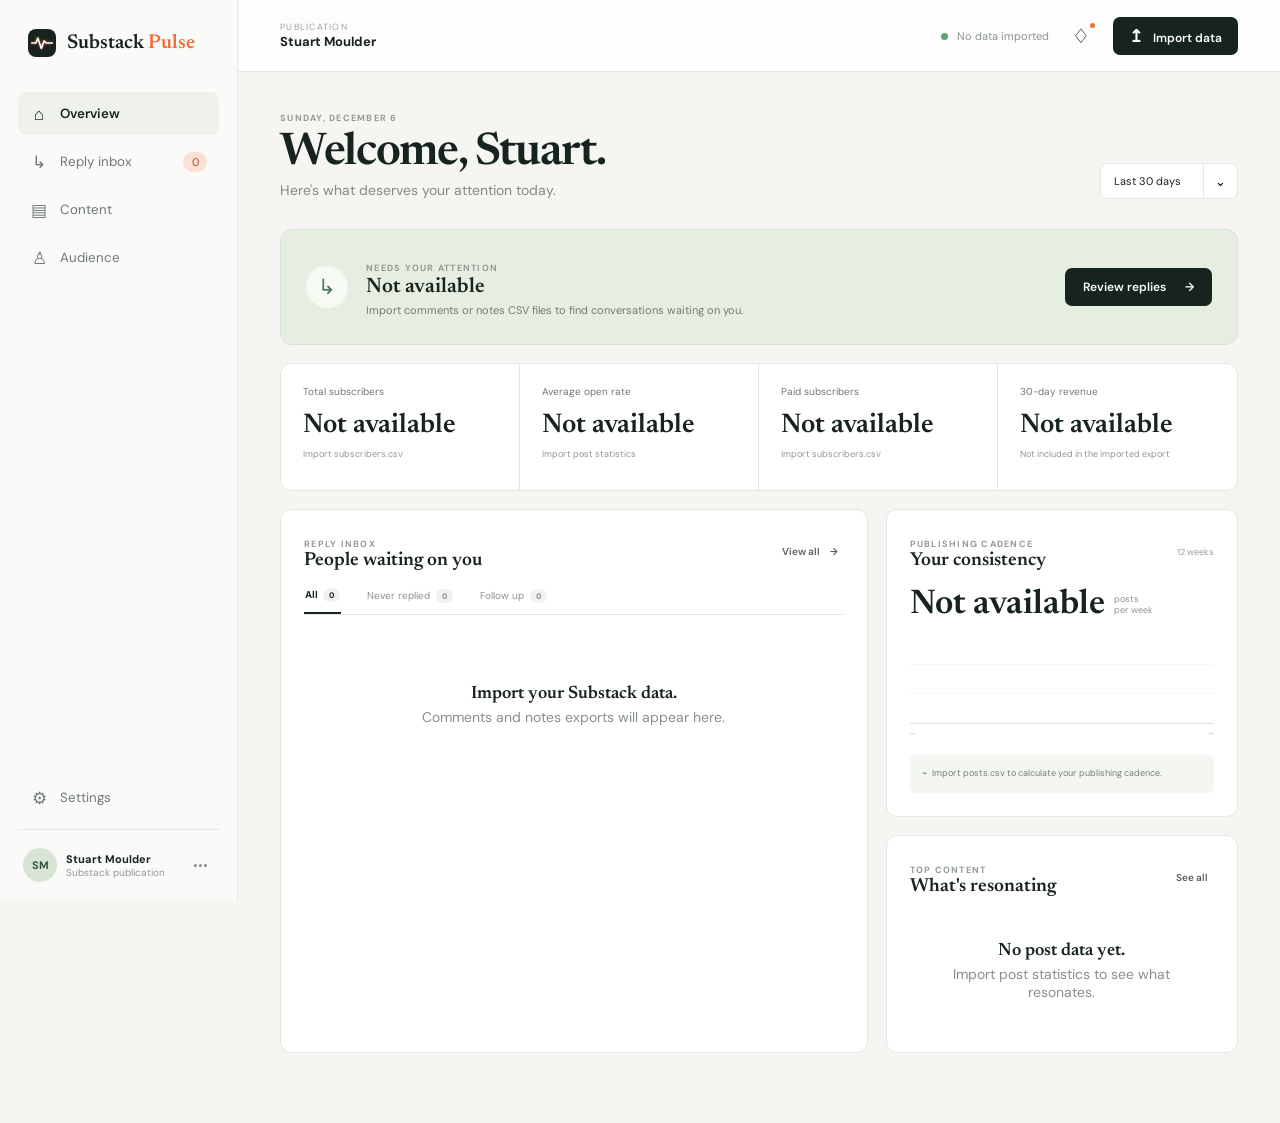
==== index.html @ 43b763cd "Load dashboard metrics from Substack CSV exports" ====
<!doctype html>
<html lang="en">
  <head>
    <meta charset="UTF-8" />
    <meta name="viewport" content="width=device-width, initial-scale=1.0" />
    <meta name="theme-color" content="#f7f8f4" />
    <meta name="description" content="Substack Pulse turns publication activity into a clear, human-first inbox." />
    <title>Substack Pulse</title>
    <link rel="preconnect" href="https://fonts.googleapis.com" />
    <link rel="preconnect" href="https://fonts.gstatic.com" crossorigin />
    <link href="https://fonts.googleapis.com/css2?family=DM+Sans:wght@400;500;600;700&family=Newsreader:opsz,wght@6..72,500;6..72,600&display=swap" rel="stylesheet" />
    <link rel="stylesheet" href="styles.css" />
  </head>
  <body>
    <aside class="sidebar" id="sidebar">
      <a class="brand" href="#" aria-label="Substack Pulse home">
        <span class="brand-mark" aria-hidden="true"><svg viewBox="0 0 32 20"><path d="M1 10h6l3-7 5 15 4-11 3 3h9" /></svg></span>
        <span>Substack <b>Pulse</b></span>
      </a>
      <nav aria-label="Primary navigation">
        <button class="nav-item active" data-section="overview"><span class="nav-icon">⌂</span>Overview</button>
        <button class="nav-item" data-section="inbox"><span class="nav-icon">↳</span>Reply inbox<span class="nav-count" id="navCount">0</span></button>
        <button class="nav-item" data-section="content"><span class="nav-icon">▤</span>Content</button>
        <button class="nav-item" data-section="audience"><span class="nav-icon">♙</span>Audience</button>
      </nav>
      <div class="sidebar-bottom">
        <button class="nav-item" id="settingsButton"><span class="nav-icon">⚙</span>Settings</button>
        <div class="profile">
          <div class="avatar">SM</div>
          <div><strong id="profileName">Stuart Moulder</strong><span id="profilePublication">Substack publication</span></div>
          <button aria-label="Profile options">•••</button>
        </div>
      </div>
    </aside>

    <main>
      <header class="topbar">
        <button class="mobile-menu" id="menuButton" aria-label="Open navigation">☰</button>
        <div class="topbar-title"><span>Publication</span><strong id="publicationName">Stuart Moulder</strong></div>
        <div class="top-actions">
          <span class="sync-status" id="syncStatus"><i></i> No data imported</span>
          <button class="icon-btn" aria-label="Notifications">♢<span></span></button>
          <button class="import-btn" id="importButton"><span>↥</span> Import data</button>
        </div>
      </header>

      <div class="page">
        <section class="welcome">
          <div>
            <p class="eyebrow" id="todayLabel"></p>
            <h1>Welcome, Stuart.</h1>
            <p>Here's what deserves your attention today.</p>
          </div>
          <div class="date-filter"><span>Last 30 days</span><button aria-label="Change date range">⌄</button></div>
        </section>

        <section class="attention-card">
          <div class="attention-icon">↳</div>
          <div class="attention-copy">
            <span class="section-label">Needs your attention</span>
            <h2 id="attentionTitle"><strong id="waitingTotal">Not available</strong></h2>
            <p id="attentionDetail">Import comments or notes CSV files to find conversations waiting on you.</p>
          </div>
          <div class="avatar-stack" id="waitingAvatars" aria-label="Readers waiting"></div>
          <button class="dark-btn" id="reviewButton">Review replies <span>→</span></button>
        </section>

        <section class="metrics" aria-label="Publication metrics">
          <article class="metric-card">
            <div class="metric-head"><span>Total subscribers</span><span class="trend" id="subscriberTrend"></span></div>
            <strong id="subscriberTotal">Not available</strong><p id="subscriberDetail">Import subscribers.csv</p>
          </article>
          <article class="metric-card">
            <div class="metric-head"><span>Average open rate</span><span class="trend" id="openRateTrend"></span></div>
            <strong id="openRate">Not available</strong><p id="openRateDetail">Import post statistics</p>
          </article>
          <article class="metric-card">
            <div class="metric-head"><span>Paid subscribers</span><span class="trend" id="paidTrend"></span></div>
            <strong id="paidTotal">Not available</strong><p id="paidDetail">Import subscribers.csv</p>
          </article>
          <article class="metric-card">
            <div class="metric-head"><span>30-day revenue</span><span class="trend" id="revenueTrend"></span></div>
            <strong id="revenueTotal">Not available</strong><p id="revenueDetail">Not included in the imported export</p>
          </article>
        </section>

        <section class="dashboard-grid">
          <article class="panel reply-panel" id="replyPanel">
            <div class="panel-heading">
              <div><span class="section-label">Reply inbox</span><h3>People waiting on you</h3></div>
              <button class="text-btn" id="viewAllButton">View all <span>→</span></button>
            </div>
            <div class="tabs" role="tablist">
              <button class="active" data-filter="all">All <b id="allCount">0</b></button>
              <button data-filter="never">Never replied <b id="neverCount">0</b></button>
              <button data-filter="follow">Follow up <b id="followCount">0</b></button>
            </div>
            <div class="reply-list" id="replyList"></div>
          </article>

          <aside class="right-column">
            <article class="panel cadence-panel">
              <div class="panel-heading"><div><span class="section-label">Publishing cadence</span><h3>Your consistency</h3></div><span class="period">12 weeks</span></div>
              <div class="cadence-main"><strong id="cadenceValue">Not available</strong><span>posts<br/>per week</span><em id="cadenceTrend"></em></div>
              <div class="cadence-chart" id="cadenceChart" aria-label="Weekly publishing cadence chart"></div>
              <div class="chart-labels" id="chartLabels"><span>—</span><span>—</span></div>
              <p class="insight" id="cadenceInsight"><span>⌁</span>Import posts.csv to calculate your publishing cadence.</p>
            </article>

            <article class="panel top-content">
              <div class="panel-heading"><div><span class="section-label">Top content</span><h3>What's resonating</h3></div><button class="text-btn">See all</button></div>
              <div id="topContentList" class="empty compact"><strong>No post data yet.</strong>Import post statistics to see what resonates.</div>
            </article>
          </aside>
        </section>
      </div>
    </main>

    <div class="modal-backdrop" id="importModal" hidden>
      <section class="modal" role="dialog" aria-modal="true" aria-labelledby="modalTitle">
        <button class="modal-close" id="modalClose" aria-label="Close">×</button>
        <span class="modal-icon">↥</span><span class="section-label">Update your dashboard</span>
        <h2 id="modalTitle">Import Substack data</h2>
        <p>Choose all CSV files from your Substack export. Pulse recognizes subscriber, post, comment, note, and statistics files.</p>
        <label class="dropzone" id="dropzone" for="fileInput"><span>＋</span><strong>Choose CSV files</strong><small>or drag and drop them here</small></label>
        <input type="file" id="fileInput" accept=".csv" multiple hidden />
        <div class="import-status" id="importStatus" aria-live="polite"></div>
        <div class="privacy-note">♢ Your files are parsed locally and never leave your device.</div>
      </section>
    </div>

    <div class="toast" id="toast" role="status">Marked as replied</div>
    <script src="pulse.js"></script>
  </body>
</html>
---- styles.css ----
:root{--ink:#17231e;--muted:#78817c;--line:#e4e7e2;--paper:#fff;--canvas:#f5f6f2;--sage:#dce8d8;--green:#2b6a4c;--orange:#f26b38;--cream:#fff4e8;--purple:#7256a4}*{box-sizing:border-box}body{margin:0;background:var(--canvas);color:var(--ink);font-family:"DM Sans",sans-serif;font-size:14px}.sidebar{position:fixed;inset:0 auto 0 0;width:238px;padding:29px 18px 18px;background:#fafbf8;border-right:1px solid var(--line);display:flex;flex-direction:column;z-index:10}.brand{display:flex;align-items:center;gap:11px;padding:0 10px 35px;color:var(--ink);text-decoration:none;font:600 20px Newsreader,serif}.brand b{color:var(--orange);font-weight:600}.brand-mark{width:28px;height:28px;border-radius:8px;background:var(--ink);display:flex;align-items:flex-end;justify-content:center;gap:2px;padding:6px}.brand-mark i{width:3px;border-radius:3px;background:#fff}.brand-mark i:nth-child(1){height:7px}.brand-mark i:nth-child(2){height:14px;background:#ef7a4b}.brand-mark i:nth-child(3){height:10px}.brand-mark i:nth-child(4){height:16px}nav{display:flex;flex-direction:column;gap:5px}.nav-item{border:0;background:transparent;color:#6f7873;width:100%;height:43px;border-radius:8px;padding:0 12px;display:flex;align-items:center;gap:12px;font:500 13px inherit;text-align:left;cursor:pointer}.nav-item:hover,.nav-item.active{background:#eef1ec;color:var(--ink);font-weight:600}.nav-icon{width:18px;text-align:center;font-size:17px}.nav-count{margin-left:auto;background:#fae1d6;color:#ad4b26;border-radius:20px;min-width:24px;padding:3px 7px;text-align:center;font-size:11px}.sidebar-bottom{margin-top:auto}.profile{border-top:1px solid var(--line);margin-top:10px;padding:18px 5px 0;display:flex;align-items:center;gap:9px}.avatar{width:34px;height:34px;border-radius:50%;display:grid;place-items:center;background:#d8e4d3;color:#365745;font-weight:700;font-size:11px}.profile div:nth-child(2){min-width:0;display:flex;flex-direction:column}.profile strong{font-size:11px;white-space:nowrap}.profile span{font-size:10px;color:#929994}.profile button{margin-left:auto;border:0;background:none;color:#8e9691}main{margin-left:238px;min-height:100vh}.topbar{height:72px;border-bottom:1px solid var(--line);background:rgba(255,255,255,.8);backdrop-filter:blur(10px);display:flex;align-items:center;justify-content:space-between;padding:0 42px;position:sticky;top:0;z-index:5}.topbar-title{display:flex;flex-direction:column}.topbar-title span{font-size:9px;text-transform:uppercase;letter-spacing:.14em;color:#9aa19d}.topbar-title strong{font-size:13px}.top-actions{display:flex;align-items:center;gap:17px}.sync-status{color:#8b938e;font-size:11px}.sync-status i{display:inline-block;width:7px;height:7px;border-radius:50%;background:#5da375;margin-right:6px}.icon-btn{position:relative;border:0;background:none;font-size:20px}.icon-btn span{position:absolute;right:1px;top:1px;width:5px;height:5px;border-radius:50%;background:var(--orange)}button{font-family:inherit}.import-btn,.dark-btn{border:0;border-radius:7px;background:var(--ink);color:white;height:38px;padding:0 16px;font-size:12px;font-weight:600;cursor:pointer}.import-btn span{font-size:17px;margin-right:7px}.mobile-menu{display:none;border:0;background:none;font-size:20px}.page{padding:40px 42px 70px;max-width:1500px;margin:auto}.welcome{display:flex;justify-content:space-between;align-items:flex-end;margin-bottom:30px}.eyebrow,.section-label{color:#929a95;text-transform:uppercase;letter-spacing:.14em;font-size:9px;font-weight:700;margin:0 0 7px}.welcome h1{font:600 clamp(32px,4vw,45px) Newsreader,serif;letter-spacing:-.03em;margin:0 0 5px}.welcome>div>p:last-child{color:#818a85;margin:0}.date-filter{height:36px;border:1px solid var(--line);border-radius:7px;background:white;display:flex;align-items:center;gap:22px;padding-left:13px;font-size:11px}.date-filter button{height:100%;border:0;border-left:1px solid var(--line);background:none;padding:0 11px}.attention-card{min-height:116px;background:#e6eee1;border:1px solid #d7e2d2;border-radius:12px;padding:23px 25px;display:flex;align-items:center;gap:18px;margin-bottom:18px}.attention-icon{width:42px;height:42px;display:grid;place-items:center;border-radius:50%;background:#f6faf3;color:#4c765b;font-size:21px}.attention-copy{flex:1}.attention-copy h2{font:500 21px Newsreader,serif;margin:2px 0 5px}.attention-copy h2 strong{font-weight:600}.attention-copy p{margin:0;color:#6e7b72;font-size:11px}.avatar-stack{display:flex}.avatar-stack span{width:31px;height:31px;border:2px solid #e6eee1;border-radius:50%;display:grid;place-items:center;background:#f3d9c6;color:#694b39;font-size:9px;font-weight:700;margin-left:-7px}.avatar-stack span:nth-child(2){background:#d9e0ee}.avatar-stack span:nth-child(3){background:#e7d8e5}.avatar-stack span:last-child{background:#fff}.dark-btn{margin-left:12px;padding:0 18px}.dark-btn span{margin-left:16px}.metrics{display:grid;grid-template-columns:repeat(4,1fr);background:#fff;border:1px solid var(--line);border-radius:11px;margin-bottom:18px}.metric-card{padding:21px 22px;min-height:126px;border-right:1px solid var(--line)}.metric-card:last-child{border:0}.metric-head{display:flex;justify-content:space-between;color:#6f7873;font-size:10px}.trend{font-size:9px}.trend.up{color:#43805e}.trend.neutral{color:#9a7e59}.metric-card>strong{display:block;font:600 27px Newsreader,serif;margin:14px 0 8px}.metric-card p{font-size:9px;color:#909792;margin:0;display:flex;align-items:center}.sparkline{width:29px;height:9px;margin-right:7px;background:linear-gradient(150deg,transparent 0 25%,currentColor 27% 32%,transparent 34% 45%,currentColor 47% 53%,transparent 55% 64%,currentColor 66% 72%,transparent 74%)}.green{color:#4f8a69}.orange{color:#df7b51}.purple{color:#8365aa}.blue{color:#5c8198}.dashboard-grid{display:grid;grid-template-columns:minmax(0,1.25fr) minmax(340px,.75fr);gap:18px}.panel{background:white;border:1px solid var(--line);border-radius:11px;padding:23px}.panel-heading{display:flex;align-items:center;justify-content:space-between;margin-bottom:18px}.panel-heading h3{font:600 19px Newsreader,serif;margin:0}.text-btn{border:0;background:none;color:#55615a;font-size:10px;font-weight:600;cursor:pointer}.text-btn span{margin-left:8px}.tabs{display:flex;border-bottom:1px solid var(--line);gap:25px}.tabs button{border:0;background:none;padding:0 1px 11px;color:#8a928d;font-size:10px;cursor:pointer}.tabs button b{background:#f0f2ef;padding:2px 6px;border-radius:10px;font-size:8px;margin-left:3px}.tabs button.active{color:var(--ink);font-weight:700;border-bottom:2px solid var(--ink)}.reply-list{min-height:360px}.reply-item{display:grid;grid-template-columns:36px 1fr auto;gap:12px;padding:17px 0;border-bottom:1px solid #edf0ec}.reply-item:last-child{border:0}.reply-avatar{width:35px;height:35px;border-radius:50%;display:grid;place-items:center;background:#e8ddd1;color:#6f5742;font-size:10px;font-weight:700}.reply-item:nth-child(2) .reply-avatar{background:#dbe5e1}.reply-item:nth-child(3) .reply-avatar{background:#e2ddeb}.reply-meta{display:flex;align-items:center;gap:7px}.reply-meta strong{font-size:11px}.badge{color:#9a5b3c;background:#fff0e8;border-radius:4px;padding:2px 5px;font-size:7px;text-transform:uppercase;letter-spacing:.06em}.badge.follow{background:#eef0f8;color:#615b86}.reply-body p{font-size:10px;color:#757e79;margin:5px 0;white-space:nowrap;text-overflow:ellipsis;overflow:hidden;max-width:470px}.reply-body small{font-size:8px;color:#a2a8a4}.reply-action{align-self:center;border:1px solid var(--line);border-radius:6px;background:#fff;padding:7px 9px;color:#5f6963;font-size:9px;cursor:pointer}.reply-action:hover{background:var(--ink);color:#fff}.empty{padding:70px 20px;text-align:center;color:#87908a}.empty strong{display:block;color:var(--ink);font:600 18px Newsreader;margin-bottom:5px}.right-column{display:flex;flex-direction:column;gap:18px}.period{font-size:9px;color:#969d99}.cadence-main{display:flex;align-items:end;gap:9px}.cadence-main>strong{font:600 34px Newsreader}.cadence-main>span{font-size:9px;color:#8d9590;line-height:1.3;margin-bottom:5px}.cadence-main em{margin:0 0 5px auto;font-style:normal;color:#4e8966;font-size:9px}.cadence-chart{height:88px;display:flex;align-items:end;gap:6px;margin-top:14px;border-bottom:1px solid var(--line);background:repeating-linear-gradient(to bottom,#fff 0 28px,#edf0ec 29px)}.cadence-chart i{flex:1;background:#d6e2d2;border-radius:3px 3px 0 0;min-height:3px}.cadence-chart i:nth-last-child(-n+3){background:#50745d}.chart-labels{display:flex;justify-content:space-between;color:#a2a8a4;font-size:7px;margin-top:5px}.insight{padding:12px;margin:17px 0 0;background:#f4f6f1;color:#728078;font-size:9px;line-height:1.5;border-radius:6px}.insight span{color:#63806a;margin-right:5px}.insight b{color:#405047}.content-row{display:grid;grid-template-columns:27px 1fr auto;gap:9px;align-items:center;padding:13px 0;border-top:1px solid #edf0ec}.rank{font:500 11px Newsreader;color:#a9aeaa}.content-row div strong{display:block;font:600 11px Newsreader;white-space:nowrap;overflow:hidden;text-overflow:ellipsis;max-width:240px}.content-row p{margin:3px 0 0;color:#a0a6a2;font-size:8px}.content-row>b{font:600 13px Newsreader;text-align:right}.content-row small{font:400 7px DM Sans;display:block;color:#9ca29e}.modal-backdrop{position:fixed;inset:0;background:rgba(20,31,26,.45);backdrop-filter:blur(4px);z-index:30;display:grid;place-items:center;padding:20px}.modal-backdrop[hidden]{display:none}.modal{width:min(470px,100%);background:#fff;border-radius:14px;padding:35px;position:relative;text-align:center;box-shadow:0 30px 90px rgba(20,30,25,.2)}.modal-close{position:absolute;right:16px;top:13px;border:0;background:none;font-size:24px;color:#89918c}.modal-icon{display:grid;place-items:center;margin:0 auto 15px;width:46px;height:46px;border-radius:50%;background:#e8eee4;font-size:22px}.modal h2{font:600 28px Newsreader;margin:7px 0}.modal>p{color:#7c8580;font-size:12px;line-height:1.6}.dropzone{margin:22px 0 15px;height:145px;border:1px dashed #bfc8c1;border-radius:9px;display:flex;flex-direction:column;align-items:center;justify-content:center;cursor:pointer}.dropzone:hover{background:#f7f9f5;border-color:#708376}.dropzone span{font-size:22px}.dropzone strong{font-size:12px;margin:7px 0 3px}.dropzone small,.privacy-note{font-size:9px;color:#929a95}.privacy-note{padding:10px;background:#f7f8f5;border-radius:5px}.toast{position:fixed;left:50%;bottom:25px;z-index:50;transform:translate(-50%,20px);opacity:0;background:var(--ink);color:#fff;padding:11px 18px;border-radius:7px;font-size:11px;transition:.25s}.toast.show{opacity:1;transform:translate(-50%,0)}@media(max-width:1050px){.metrics{grid-template-columns:repeat(2,1fr)}.metric-card:nth-child(2){border-right:0}.metric-card:nth-child(-n+2){border-bottom:1px solid var(--line)}.dashboard-grid{grid-template-columns:1fr}.right-column{display:grid;grid-template-columns:1fr 1fr}}@media(max-width:760px){.sidebar{transform:translateX(-100%);transition:.25s;box-shadow:10px 0 40px rgba(0,0,0,.12)}.sidebar.open{transform:none}main{margin:0}.topbar{padding:0 18px}.mobile-menu{display:block}.topbar-title,.sync-status,.icon-btn{display:none}.page{padding:28px 16px 55px}.welcome{align-items:start}.date-filter{display:none}.attention-card{align-items:flex-start;flex-wrap:wrap;padding:20px}.attention-copy{flex-basis:calc(100% - 65px)}.avatar-stack{margin-left:55px}.dark-btn{margin-left:auto}.metrics{grid-template-columns:1fr 1fr}.metric-card{padding:17px 15px}.dashboard-grid{display:block}.right-column{display:block}.right-column .panel{margin-top:16px}.reply-item{grid-template-columns:35px minmax(0,1fr)}.reply-action{display:none}.reply-body p{max-width:100%}.tabs{gap:14px}.panel{padding:18px}}@media(max-width:460px){.attention-card .avatar-stack{display:none}.attention-card .dark-btn{margin:5px 0 0 54px}.metrics{grid-template-columns:1fr}.metric-card{border-right:0!important;border-bottom:1px solid var(--line)!important}.metric-card:last-child{border-bottom:0!important}.welcome h1{font-size:34px}.top-actions{gap:5px}.import-btn{padding:0 11px}.tabs button{font-size:9px}}

/* Data-import states and the Pulse identity mark. */
.brand-mark svg{width:22px;height:16px;overflow:visible}.brand-mark svg path{fill:none;stroke:#fff;stroke-width:2.4;stroke-linecap:round;stroke-linejoin:round}.brand-mark svg path{filter:drop-shadow(0 0 2px rgba(242,107,56,.7))}.import-status{min-height:18px;margin:-7px 0 12px;color:#52705d;font-size:10px;font-weight:600}.dropzone.dragging{background:#eef4ea;border-color:#50745d}.metric-card>strong,.cadence-main>strong{overflow-wrap:anywhere}.metric-card>strong{line-height:1.05}.compact{min-height:105px;padding:28px 10px}.content-row a{color:inherit;text-decoration:none}
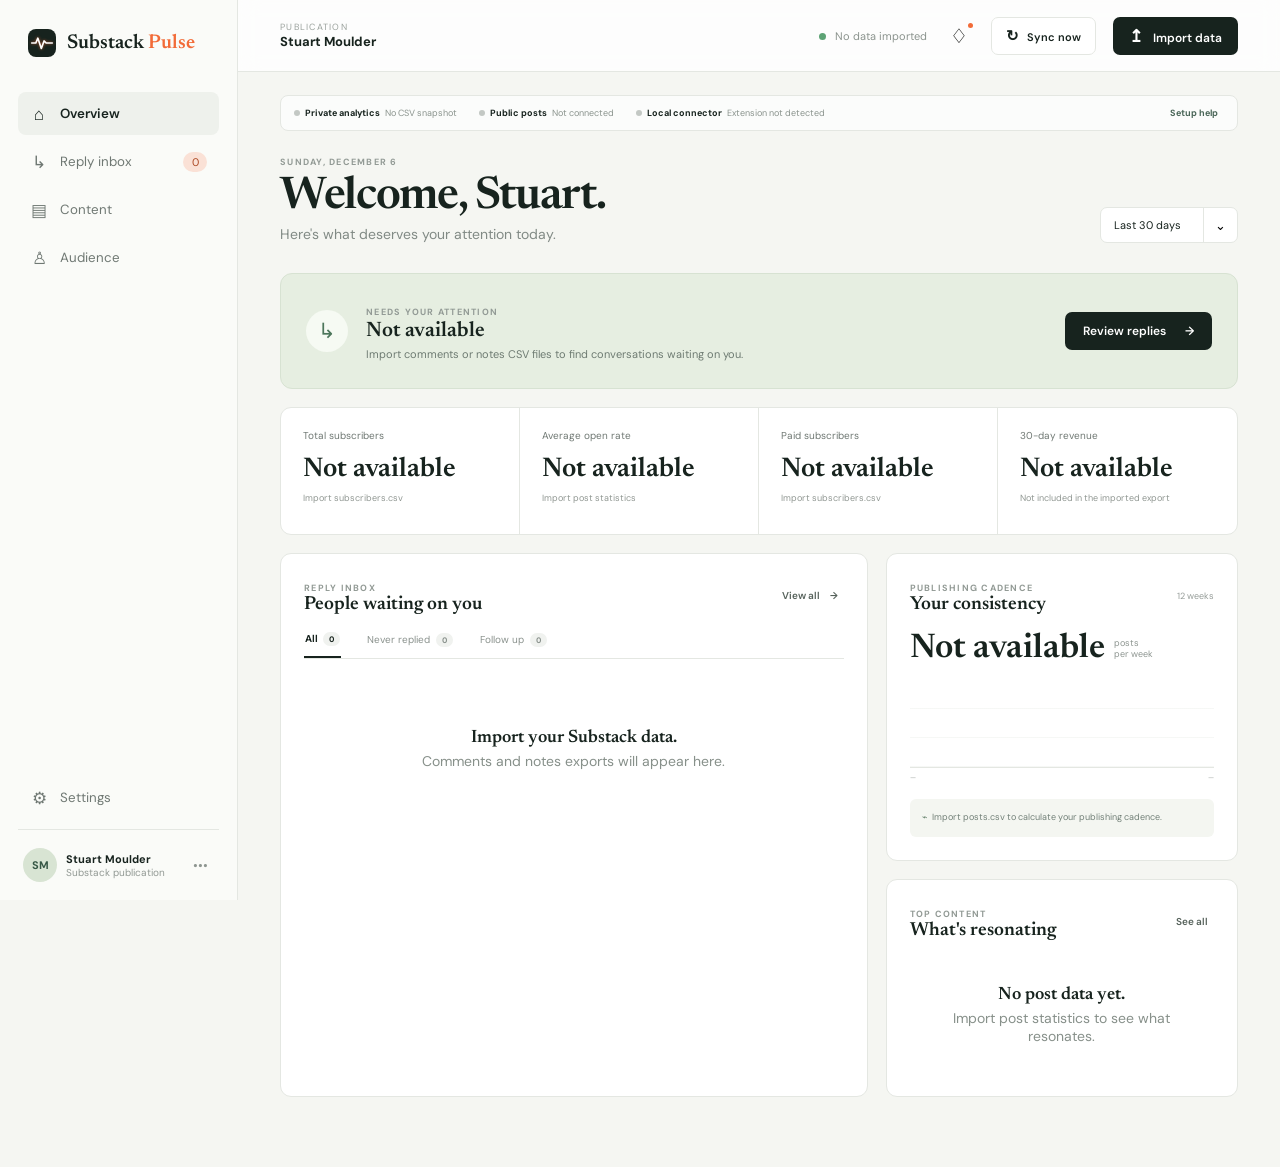
==== commit 56fc548a: "Add local Substack live data connector" ====
--- a/index.html
+++ b/index.html
@@ -40,11 +40,18 @@
         <div class="top-actions">
           <span class="sync-status" id="syncStatus"><i></i> No data imported</span>
           <button class="icon-btn" aria-label="Notifications">♢<span></span></button>
+          <button class="sync-btn" id="syncButton" type="button"><span>↻</span> Sync now</button>
           <button class="import-btn" id="importButton"><span>↥</span> Import data</button>
         </div>
       </header>
 
       <div class="page">
+        <section class="source-strip" id="sourceStrip" aria-label="Data sources">
+          <span><i class="source-dot muted"></i><b>Private analytics</b><em id="privateSource">No CSV snapshot</em></span>
+          <span><i class="source-dot muted"></i><b>Public posts</b><em id="publicSource">Not connected</em></span>
+          <span><i class="source-dot muted"></i><b>Local connector</b><em id="connectorSource">Extension not detected</em></span>
+          <button id="connectorHelp" type="button">Setup help</button>
+        </section>
         <section class="welcome">
           <div>
             <p class="eyebrow" id="todayLabel"></p>
@@ -121,11 +128,22 @@
         <button class="modal-close" id="modalClose" aria-label="Close">×</button>
         <span class="modal-icon">↥</span><span class="section-label">Update your dashboard</span>
         <h2 id="modalTitle">Import Substack data</h2>
-        <p>Choose all CSV files from your Substack export. Pulse recognizes subscriber, post, comment, note, and statistics files.</p>
+        <p>Choose all CSV files from your extracted Substack export. Pulse recognizes subscriber, post, comment, note, and statistics files.</p>
         <label class="dropzone" id="dropzone" for="fileInput"><span>＋</span><strong>Choose CSV files</strong><small>or drag and drop them here</small></label>
-        <input type="file" id="fileInput" accept=".csv" multiple hidden />
+        <input type="file" id="fileInput" accept=".csv,text/csv" multiple hidden />
         <div class="import-status" id="importStatus" aria-live="polite"></div>
         <div class="privacy-note">♢ Your files are parsed locally and never leave your device.</div>
+      </section>
+    </div>
+
+    <div class="modal-backdrop" id="connectorModal" hidden>
+      <section class="modal connector-modal" role="dialog" aria-modal="true" aria-labelledby="connectorTitle">
+        <button class="modal-close" id="connectorClose" aria-label="Close">×</button>
+        <span class="modal-icon pulse-small">⌁</span><span class="section-label">Private, local sync</span>
+        <h2 id="connectorTitle">Connect your Substack session</h2>
+        <p>Install the included Chrome extension, then visit your Substack publisher dashboard while signed in. Pulse captures only dashboard JSON responses and keeps them in extension storage on this device.</p>
+        <ol class="setup-steps"><li>Open <code>chrome://extensions</code>.</li><li>Enable <b>Developer mode</b> and choose <b>Load unpacked</b>.</li><li>Select this project’s <code>extension</code> folder.</li><li>Visit your Substack dashboard, browse its analytics and comments pages, then return here and select <b>Sync now</b>.</li></ol>
+        <div class="privacy-note">No password or session cookie is read, copied, or stored by Pulse.</div>
       </section>
     </div>
 
--- a/styles.css
+++ b/styles.css
@@ -2,3 +2,6 @@
 
 /* Data-import states and the Pulse identity mark. */
 .brand-mark svg{width:22px;height:16px;overflow:visible}.brand-mark svg path{fill:none;stroke:#fff;stroke-width:2.4;stroke-linecap:round;stroke-linejoin:round}.brand-mark svg path{filter:drop-shadow(0 0 2px rgba(242,107,56,.7))}.import-status{min-height:18px;margin:-7px 0 12px;color:#52705d;font-size:10px;font-weight:600}.dropzone.dragging{background:#eef4ea;border-color:#50745d}.metric-card>strong,.cadence-main>strong{overflow-wrap:anywhere}.metric-card>strong{line-height:1.05}.compact{min-height:105px;padding:28px 10px}.content-row a{color:inherit;text-decoration:none}
+
+/* Source provenance and local connector controls. */
+.sync-btn{height:38px;padding:0 14px;border:1px solid var(--line);border-radius:7px;background:#fff;color:var(--ink);font-size:11px;font-weight:600;cursor:pointer}.sync-btn span{display:inline-block;margin-right:5px;font-size:15px}.sync-btn:disabled{opacity:.6}.source-strip{display:flex;align-items:center;gap:22px;margin:-17px 0 25px;padding:10px 13px;border:1px solid var(--line);border-radius:8px;background:rgba(255,255,255,.68);font-size:9px}.source-strip>span{display:flex;align-items:center;gap:5px}.source-strip b{font-weight:700}.source-strip em{color:#8a938d;font-style:normal}.source-strip button{margin-left:auto;border:0;background:none;color:#496557;font-size:9px;font-weight:700;cursor:pointer}.source-dot{width:6px;height:6px;border-radius:50%;background:#5da375}.source-dot.muted{background:#c3c8c4}.connector-modal{text-align:left}.connector-modal>.modal-icon,.connector-modal>.section-label,.connector-modal>h2,.connector-modal>p{text-align:center}.setup-steps{margin:20px 0;padding:16px 18px 16px 36px;border-radius:8px;background:#f4f6f1;color:#5e6a63;font-size:11px;line-height:1.7}.setup-steps code{padding:2px 4px;border-radius:3px;background:#e3e8e1;color:#273a30}.pulse-small{font-size:25px}@media(max-width:900px){.source-strip{flex-wrap:wrap;gap:9px 18px}.source-strip button{margin-left:0}.sync-btn{font-size:0}.sync-btn span{margin:0;font-size:17px}}@media(max-width:560px){.source-strip{margin-top:-10px}.source-strip>span{width:100%}.sync-btn{display:none}}
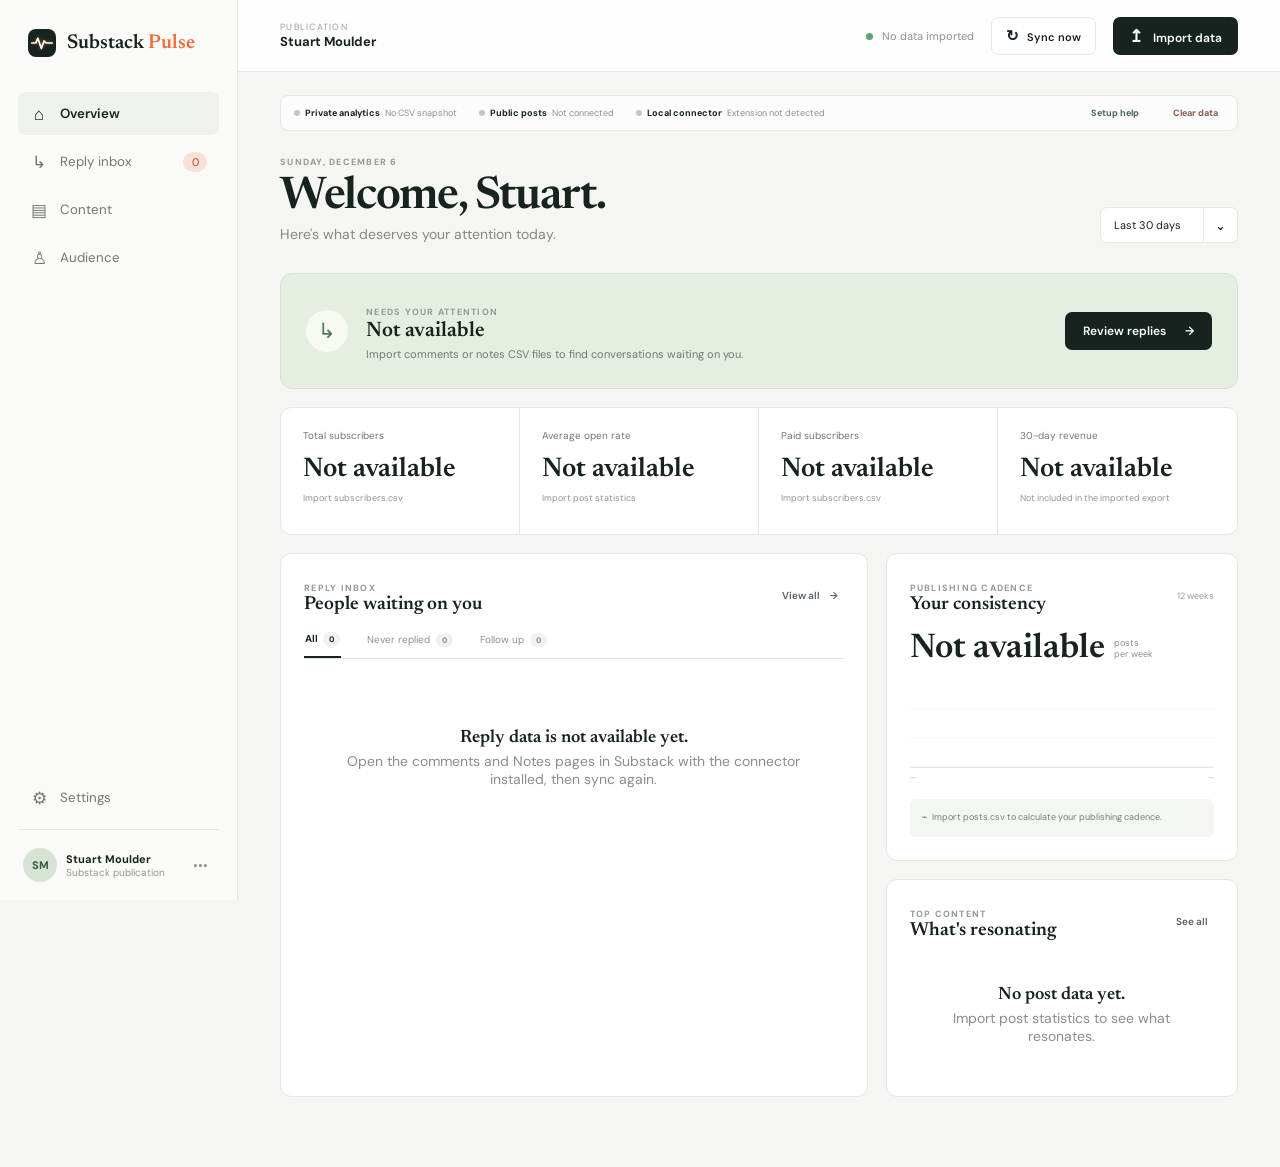
==== commit 5bc11ec2: "Make imported and synced data trustworthy" ====
--- a/index.html
+++ b/index.html
@@ -39,7 +39,6 @@
         <div class="topbar-title"><span>Publication</span><strong id="publicationName">Stuart Moulder</strong></div>
         <div class="top-actions">
           <span class="sync-status" id="syncStatus"><i></i> No data imported</span>
-          <button class="icon-btn" aria-label="Notifications">♢<span></span></button>
           <button class="sync-btn" id="syncButton" type="button"><span>↻</span> Sync now</button>
           <button class="import-btn" id="importButton"><span>↥</span> Import data</button>
         </div>
@@ -51,6 +50,7 @@
           <span><i class="source-dot muted"></i><b>Public posts</b><em id="publicSource">Not connected</em></span>
           <span><i class="source-dot muted"></i><b>Local connector</b><em id="connectorSource">Extension not detected</em></span>
           <button id="connectorHelp" type="button">Setup help</button>
+          <button id="clearDataButton" type="button">Clear data</button>
         </section>
         <section class="welcome">
           <div>
--- a/styles.css
+++ b/styles.css
@@ -5,3 +5,4 @@
 
 /* Source provenance and local connector controls. */
 .sync-btn{height:38px;padding:0 14px;border:1px solid var(--line);border-radius:7px;background:#fff;color:var(--ink);font-size:11px;font-weight:600;cursor:pointer}.sync-btn span{display:inline-block;margin-right:5px;font-size:15px}.sync-btn:disabled{opacity:.6}.source-strip{display:flex;align-items:center;gap:22px;margin:-17px 0 25px;padding:10px 13px;border:1px solid var(--line);border-radius:8px;background:rgba(255,255,255,.68);font-size:9px}.source-strip>span{display:flex;align-items:center;gap:5px}.source-strip b{font-weight:700}.source-strip em{color:#8a938d;font-style:normal}.source-strip button{margin-left:auto;border:0;background:none;color:#496557;font-size:9px;font-weight:700;cursor:pointer}.source-dot{width:6px;height:6px;border-radius:50%;background:#5da375}.source-dot.muted{background:#c3c8c4}.connector-modal{text-align:left}.connector-modal>.modal-icon,.connector-modal>.section-label,.connector-modal>h2,.connector-modal>p{text-align:center}.setup-steps{margin:20px 0;padding:16px 18px 16px 36px;border-radius:8px;background:#f4f6f1;color:#5e6a63;font-size:11px;line-height:1.7}.setup-steps code{padding:2px 4px;border-radius:3px;background:#e3e8e1;color:#273a30}.pulse-small{font-size:25px}@media(max-width:900px){.source-strip{flex-wrap:wrap;gap:9px 18px}.source-strip button{margin-left:0}.sync-btn{font-size:0}.sync-btn span{margin:0;font-size:17px}}@media(max-width:560px){.source-strip{margin-top:-10px}.source-strip>span{width:100%}.sync-btn{display:none}}
+.source-strip #connectorHelp{margin-left:auto}.source-strip #clearDataButton{margin-left:0;color:#8a5b4b}
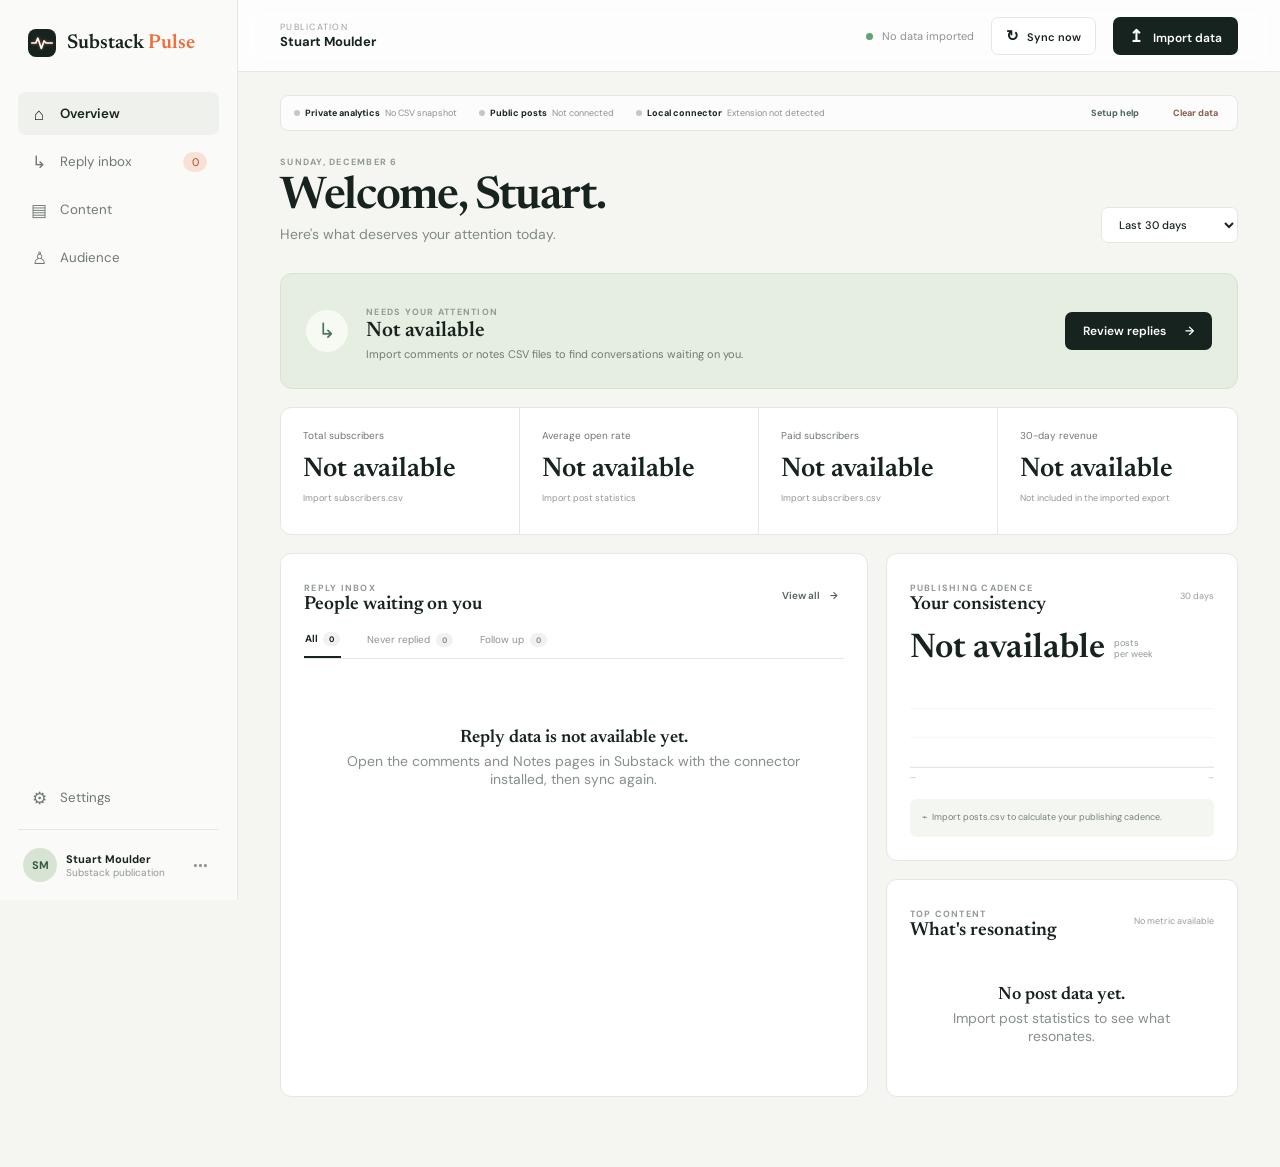
==== commit 3e929a90: "Combine CSV imports and add date ranges" ====
--- a/index.html
+++ b/index.html
@@ -58,7 +58,7 @@
             <h1>Welcome, Stuart.</h1>
             <p>Here's what deserves your attention today.</p>
           </div>
-          <div class="date-filter"><span>Last 30 days</span><button aria-label="Change date range">⌄</button></div>
+          <label class="date-filter" for="rangeSelect"><span class="sr-only">Dashboard date range</span><select id="rangeSelect"><option value="30">Last 30 days</option><option value="90">Last 90 days</option><option value="all">All time</option></select></label>
         </section>
 
         <section class="attention-card">
@@ -86,7 +86,7 @@
             <strong id="paidTotal">Not available</strong><p id="paidDetail">Import subscribers.csv</p>
           </article>
           <article class="metric-card">
-            <div class="metric-head"><span>30-day revenue</span><span class="trend" id="revenueTrend"></span></div>
+            <div class="metric-head"><span id="revenueLabel">30-day revenue</span><span class="trend" id="revenueTrend"></span></div>
             <strong id="revenueTotal">Not available</strong><p id="revenueDetail">Not included in the imported export</p>
           </article>
         </section>
@@ -107,7 +107,7 @@
 
           <aside class="right-column">
             <article class="panel cadence-panel">
-              <div class="panel-heading"><div><span class="section-label">Publishing cadence</span><h3>Your consistency</h3></div><span class="period">12 weeks</span></div>
+              <div class="panel-heading"><div><span class="section-label">Publishing cadence</span><h3>Your consistency</h3></div><span class="period" id="cadencePeriod">30 days</span></div>
               <div class="cadence-main"><strong id="cadenceValue">Not available</strong><span>posts<br/>per week</span><em id="cadenceTrend"></em></div>
               <div class="cadence-chart" id="cadenceChart" aria-label="Weekly publishing cadence chart"></div>
               <div class="chart-labels" id="chartLabels"><span>—</span><span>—</span></div>
@@ -115,7 +115,7 @@
             </article>
 
             <article class="panel top-content">
-              <div class="panel-heading"><div><span class="section-label">Top content</span><h3>What's resonating</h3></div><button class="text-btn">See all</button></div>
+              <div class="panel-heading"><div><span class="section-label">Top content</span><h3>What's resonating</h3></div><span class="period" id="topMetricLabel">No metric available</span></div>
               <div id="topContentList" class="empty compact"><strong>No post data yet.</strong>Import post statistics to see what resonates.</div>
             </article>
           </aside>
@@ -129,7 +129,7 @@
         <span class="modal-icon">↥</span><span class="section-label">Update your dashboard</span>
         <h2 id="modalTitle">Import Substack data</h2>
         <p>Choose all CSV files from your extracted Substack export. Pulse recognizes subscriber, post, comment, note, and statistics files.</p>
-        <label class="dropzone" id="dropzone" for="fileInput"><span>＋</span><strong>Choose CSV files</strong><small>or drag and drop them here</small></label>
+        <label class="dropzone" id="dropzone" for="fileInput"><span>＋</span><strong>Choose one or more CSV files</strong><small>or drag several files here; new files are combined with earlier imports</small></label>
         <input type="file" id="fileInput" accept=".csv,text/csv" multiple hidden />
         <div class="import-status" id="importStatus" aria-live="polite"></div>
         <div class="privacy-note">♢ Your files are parsed locally and never leave your device.</div>
--- a/styles.css
+++ b/styles.css
@@ -6,3 +6,4 @@
 /* Source provenance and local connector controls. */
 .sync-btn{height:38px;padding:0 14px;border:1px solid var(--line);border-radius:7px;background:#fff;color:var(--ink);font-size:11px;font-weight:600;cursor:pointer}.sync-btn span{display:inline-block;margin-right:5px;font-size:15px}.sync-btn:disabled{opacity:.6}.source-strip{display:flex;align-items:center;gap:22px;margin:-17px 0 25px;padding:10px 13px;border:1px solid var(--line);border-radius:8px;background:rgba(255,255,255,.68);font-size:9px}.source-strip>span{display:flex;align-items:center;gap:5px}.source-strip b{font-weight:700}.source-strip em{color:#8a938d;font-style:normal}.source-strip button{margin-left:auto;border:0;background:none;color:#496557;font-size:9px;font-weight:700;cursor:pointer}.source-dot{width:6px;height:6px;border-radius:50%;background:#5da375}.source-dot.muted{background:#c3c8c4}.connector-modal{text-align:left}.connector-modal>.modal-icon,.connector-modal>.section-label,.connector-modal>h2,.connector-modal>p{text-align:center}.setup-steps{margin:20px 0;padding:16px 18px 16px 36px;border-radius:8px;background:#f4f6f1;color:#5e6a63;font-size:11px;line-height:1.7}.setup-steps code{padding:2px 4px;border-radius:3px;background:#e3e8e1;color:#273a30}.pulse-small{font-size:25px}@media(max-width:900px){.source-strip{flex-wrap:wrap;gap:9px 18px}.source-strip button{margin-left:0}.sync-btn{font-size:0}.sync-btn span{margin:0;font-size:17px}}@media(max-width:560px){.source-strip{margin-top:-10px}.source-strip>span{width:100%}.sync-btn{display:none}}
 .source-strip #connectorHelp{margin-left:auto}.source-strip #clearDataButton{margin-left:0;color:#8a5b4b}
+.sr-only{position:absolute;width:1px;height:1px;padding:0;margin:-1px;overflow:hidden;clip:rect(0,0,0,0);white-space:nowrap;border:0}.date-filter{padding-left:0}.date-filter select{height:100%;min-width:132px;padding:0 34px 0 13px;border:0;border-radius:7px;background:#fff;color:var(--ink);font:500 11px "DM Sans",sans-serif;cursor:pointer}
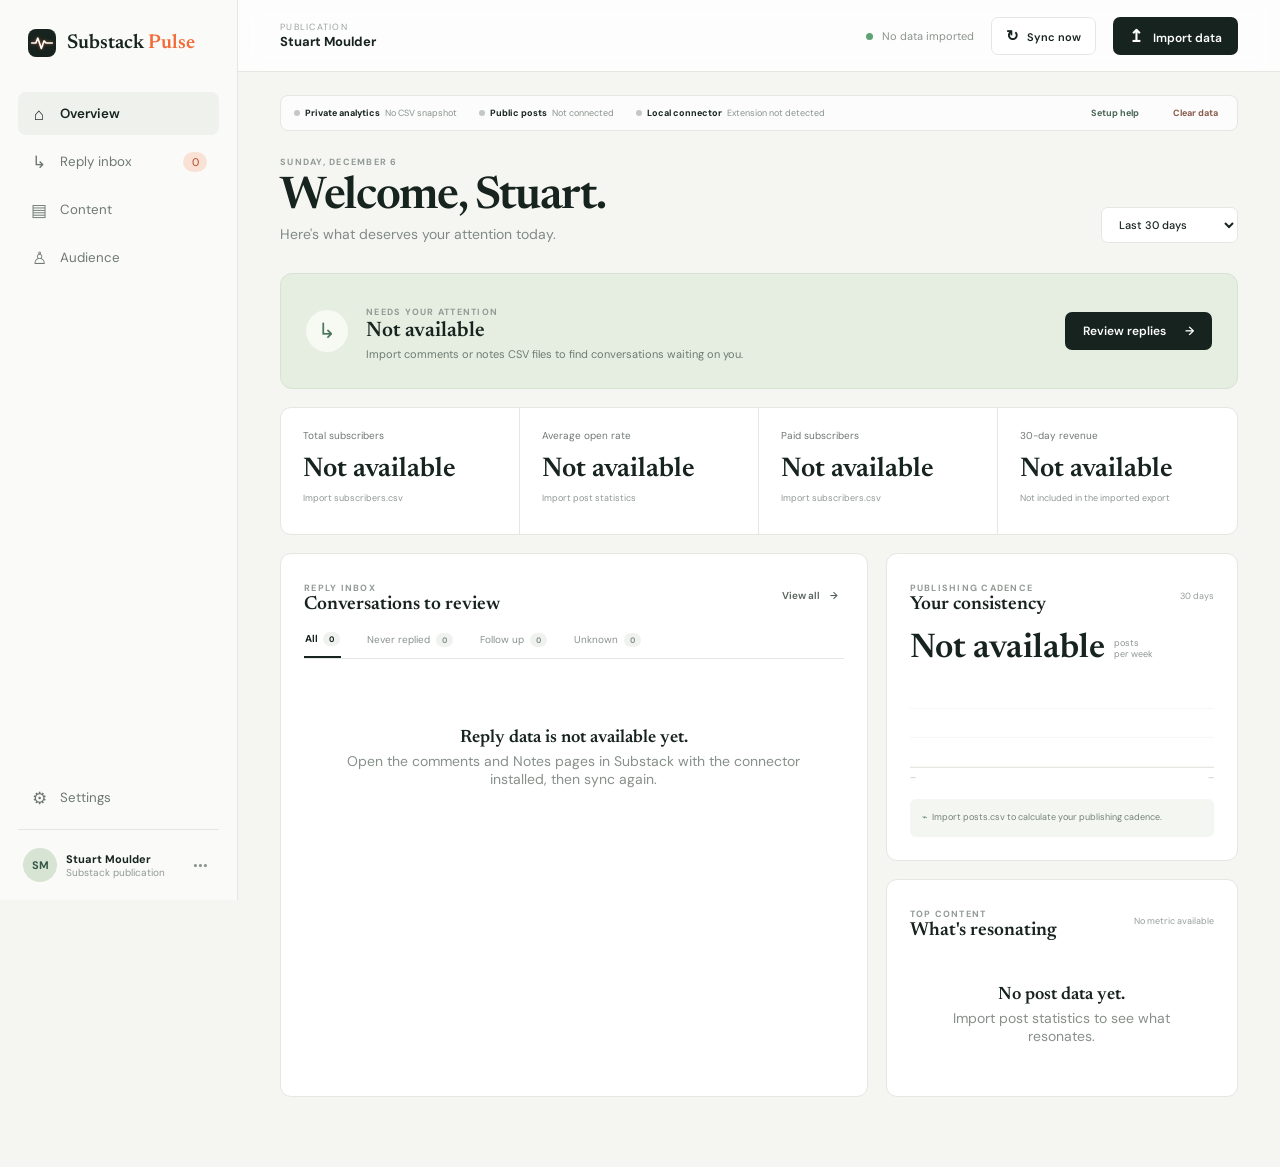
==== commit 294c843d: "Use exported revenue and verify reply status" ====
--- a/index.html
+++ b/index.html
@@ -6,6 +6,7 @@
     <meta name="theme-color" content="#f7f8f4" />
     <meta name="description" content="Substack Pulse turns publication activity into a clear, human-first inbox." />
     <title>Substack Pulse</title>
+    <link rel="icon" type="image/svg+xml" href="pulse-icon.svg" />
     <link rel="preconnect" href="https://fonts.googleapis.com" />
     <link rel="preconnect" href="https://fonts.gstatic.com" crossorigin />
     <link href="https://fonts.googleapis.com/css2?family=DM+Sans:wght@400;500;600;700&family=Newsreader:opsz,wght@6..72,500;6..72,600&display=swap" rel="stylesheet" />
@@ -94,13 +95,14 @@
         <section class="dashboard-grid">
           <article class="panel reply-panel" id="replyPanel">
             <div class="panel-heading">
-              <div><span class="section-label">Reply inbox</span><h3>People waiting on you</h3></div>
+              <div><span class="section-label">Reply inbox</span><h3>Conversations to review</h3></div>
               <button class="text-btn" id="viewAllButton">View all <span>→</span></button>
             </div>
             <div class="tabs" role="tablist">
               <button class="active" data-filter="all">All <b id="allCount">0</b></button>
               <button data-filter="never">Never replied <b id="neverCount">0</b></button>
               <button data-filter="follow">Follow up <b id="followCount">0</b></button>
+              <button data-filter="unknown">Unknown <b id="unknownCount">0</b></button>
             </div>
             <div class="reply-list" id="replyList"></div>
           </article>
--- a/styles.css
+++ b/styles.css
@@ -7,3 +7,5 @@
 .sync-btn{height:38px;padding:0 14px;border:1px solid var(--line);border-radius:7px;background:#fff;color:var(--ink);font-size:11px;font-weight:600;cursor:pointer}.sync-btn span{display:inline-block;margin-right:5px;font-size:15px}.sync-btn:disabled{opacity:.6}.source-strip{display:flex;align-items:center;gap:22px;margin:-17px 0 25px;padding:10px 13px;border:1px solid var(--line);border-radius:8px;background:rgba(255,255,255,.68);font-size:9px}.source-strip>span{display:flex;align-items:center;gap:5px}.source-strip b{font-weight:700}.source-strip em{color:#8a938d;font-style:normal}.source-strip button{margin-left:auto;border:0;background:none;color:#496557;font-size:9px;font-weight:700;cursor:pointer}.source-dot{width:6px;height:6px;border-radius:50%;background:#5da375}.source-dot.muted{background:#c3c8c4}.connector-modal{text-align:left}.connector-modal>.modal-icon,.connector-modal>.section-label,.connector-modal>h2,.connector-modal>p{text-align:center}.setup-steps{margin:20px 0;padding:16px 18px 16px 36px;border-radius:8px;background:#f4f6f1;color:#5e6a63;font-size:11px;line-height:1.7}.setup-steps code{padding:2px 4px;border-radius:3px;background:#e3e8e1;color:#273a30}.pulse-small{font-size:25px}@media(max-width:900px){.source-strip{flex-wrap:wrap;gap:9px 18px}.source-strip button{margin-left:0}.sync-btn{font-size:0}.sync-btn span{margin:0;font-size:17px}}@media(max-width:560px){.source-strip{margin-top:-10px}.source-strip>span{width:100%}.sync-btn{display:none}}
 .source-strip #connectorHelp{margin-left:auto}.source-strip #clearDataButton{margin-left:0;color:#8a5b4b}
 .sr-only{position:absolute;width:1px;height:1px;padding:0;margin:-1px;overflow:hidden;clip:rect(0,0,0,0);white-space:nowrap;border:0}.date-filter{padding-left:0}.date-filter select{height:100%;min-width:132px;padding:0 34px 0 13px;border:0;border-radius:7px;background:#fff;color:var(--ink);font:500 11px "DM Sans",sans-serif;cursor:pointer}
+.reader-details{display:flex;gap:8px;margin-top:3px;color:#7d5b48;font-size:8px}.reader-details span{color:#929a95}.reply-actions{align-self:center;display:flex;flex-direction:column;align-items:stretch;gap:5px}.reply-actions .reply-action{text-align:center;text-decoration:none;white-space:nowrap}@media(max-width:760px){.reply-item{grid-template-columns:35px minmax(0,1fr)}.reply-actions{grid-column:2;flex-direction:row;align-items:center}.reply-actions .reply-action{display:inline-block}}
+.badge.unknown{background:#f1eee7;color:#7a6b51}.status-reason{display:block;margin-top:4px;color:#9a765c!important}
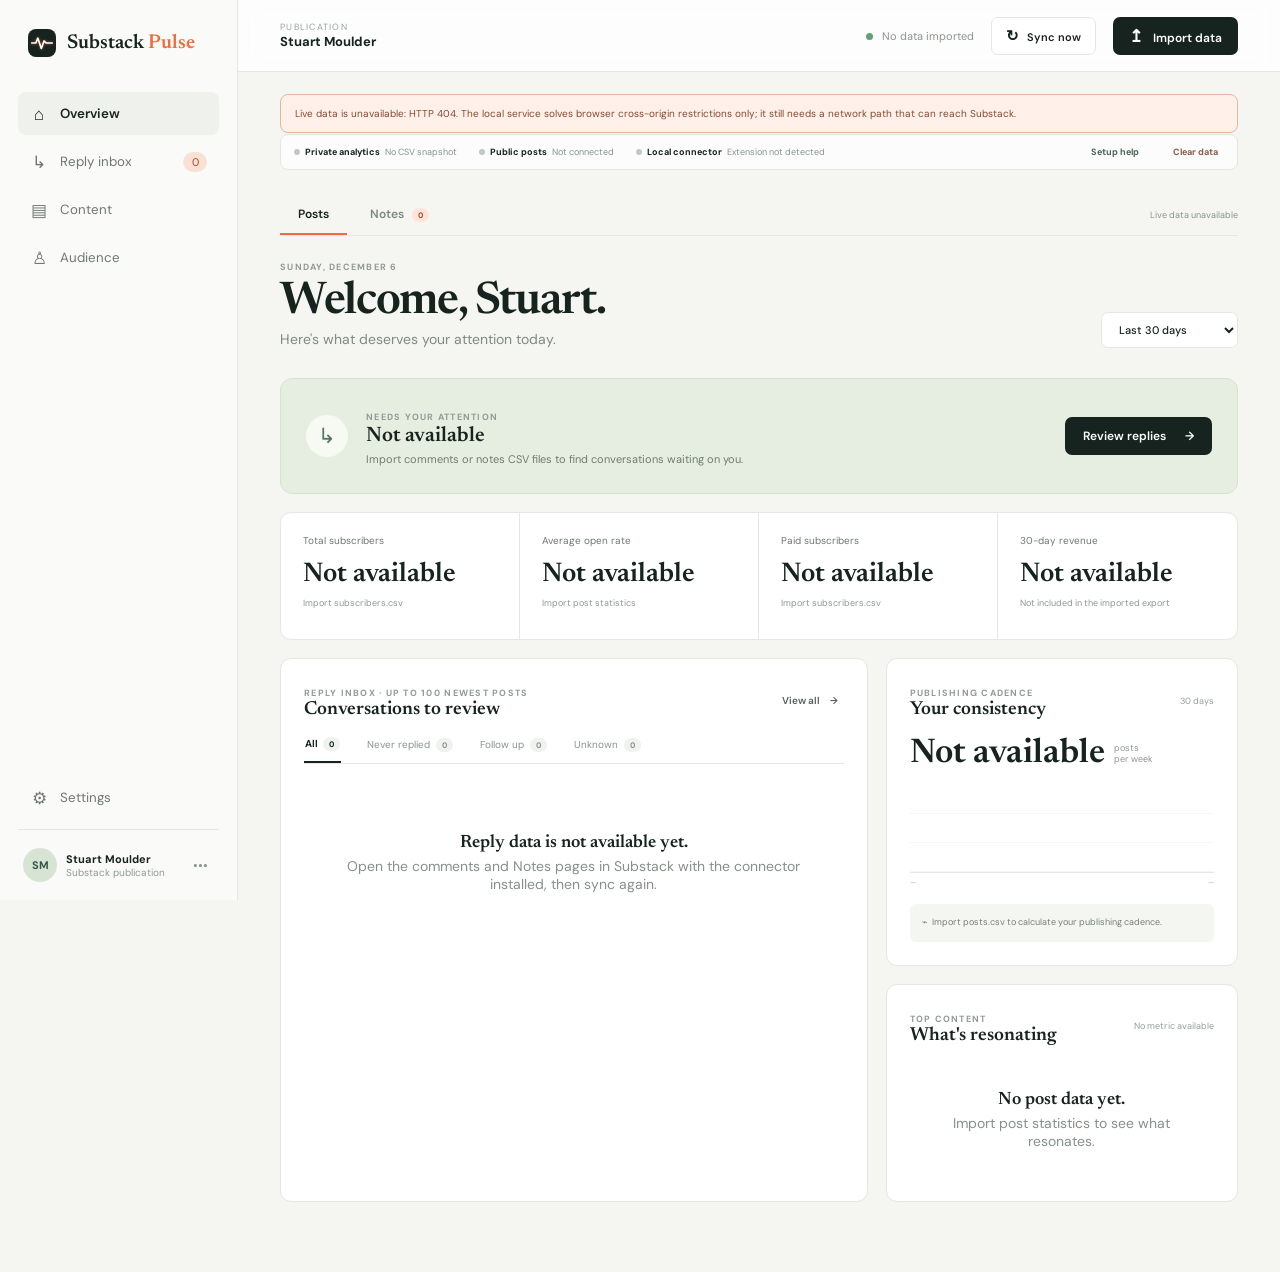
==== commit d9f60755: "Replace Starweaver game with Substack Pulse dashboard and add local connector and live bridge ### Mo" ====
--- a/index.html
+++ b/index.html
@@ -46,6 +46,7 @@
       </header>
 
       <div class="page">
+        <div class="live-warning" id="liveWarning" role="alert" hidden></div>
         <section class="source-strip" id="sourceStrip" aria-label="Data sources">
           <span><i class="source-dot muted"></i><b>Private analytics</b><em id="privateSource">No CSV snapshot</em></span>
           <span><i class="source-dot muted"></i><b>Public posts</b><em id="publicSource">Not connected</em></span>
@@ -53,6 +54,12 @@
           <button id="connectorHelp" type="button">Setup help</button>
           <button id="clearDataButton" type="button">Clear data</button>
         </section>
+        <div class="publication-tabs" role="tablist" aria-label="Publication content">
+          <button class="active" id="postsTab" role="tab" aria-selected="true" aria-controls="postsView">Posts</button>
+          <button id="notesTab" role="tab" aria-selected="false" aria-controls="notesView">Notes <b id="notesWaitingBadge">0</b></button>
+          <span id="dataAsOf">Loading fresh public data…</span>
+        </div>
+        <div id="postsView" role="tabpanel" aria-labelledby="postsTab">
         <section class="welcome">
           <div>
             <p class="eyebrow" id="todayLabel"></p>
@@ -95,7 +102,7 @@
         <section class="dashboard-grid">
           <article class="panel reply-panel" id="replyPanel">
             <div class="panel-heading">
-              <div><span class="section-label">Reply inbox</span><h3>Conversations to review</h3></div>
+              <div><span class="section-label">Reply inbox · <span id="postsCoverage">up to 100 newest posts</span></span><h3>Conversations to review</h3></div>
               <button class="text-btn" id="viewAllButton">View all <span>→</span></button>
             </div>
             <div class="tabs" role="tablist">
@@ -122,6 +129,22 @@
             </article>
           </aside>
         </section>
+        </div>
+
+        <div id="notesView" role="tabpanel" aria-labelledby="notesTab" hidden>
+          <section class="welcome notes-welcome">
+            <div><p class="eyebrow">Public Notes</p><h1>Your Notes.</h1><p>The last 15 days, refreshed directly from Substack.</p></div>
+          </section>
+          <section class="notes-summary" aria-label="Notes summary">
+            <article><span>Posted today</span><strong id="notesToday">0</strong></article>
+            <article><span>Last 15 days</span><strong id="notesTotal">0</strong></article>
+            <article><span>Waiting on you</span><strong id="notesWaiting">0</strong></article>
+          </section>
+          <section class="notes-layout">
+            <article class="panel"><div class="panel-heading"><div><span class="section-label">Your Notes</span><h3>Last 15 days</h3></div></div><div id="notesList" class="note-list"></div></article>
+            <article class="panel"><div class="panel-heading"><div><span class="section-label">Notes reply inbox · last 15 days</span><h3>Conversations to review</h3></div></div><div id="notesReplyList" class="reply-list"></div></article>
+          </section>
+        </div>
       </div>
     </main>
 
--- a/styles.css
+++ b/styles.css
@@ -9,3 +9,6 @@
 .sr-only{position:absolute;width:1px;height:1px;padding:0;margin:-1px;overflow:hidden;clip:rect(0,0,0,0);white-space:nowrap;border:0}.date-filter{padding-left:0}.date-filter select{height:100%;min-width:132px;padding:0 34px 0 13px;border:0;border-radius:7px;background:#fff;color:var(--ink);font:500 11px "DM Sans",sans-serif;cursor:pointer}
 .reader-details{display:flex;gap:8px;margin-top:3px;color:#7d5b48;font-size:8px}.reader-details span{color:#929a95}.reply-actions{align-self:center;display:flex;flex-direction:column;align-items:stretch;gap:5px}.reply-actions .reply-action{text-align:center;text-decoration:none;white-space:nowrap}@media(max-width:760px){.reply-item{grid-template-columns:35px minmax(0,1fr)}.reply-actions{grid-column:2;flex-direction:row;align-items:center}.reply-actions .reply-action{display:inline-block}}
 .badge.unknown{background:#f1eee7;color:#7a6b51}.status-reason{display:block;margin-top:4px;color:#9a765c!important}
+.reader-details a{color:#5b6f63;text-decoration:underline;text-underline-offset:2px}
+.reply-actions .primary-reply-action{background:var(--ink);border-color:var(--ink);color:#fff;font-weight:700}.reply-actions .primary-reply-action:hover{background:#263a30}
+.live-warning{margin:-18px 0 18px;padding:11px 14px;border:1px solid #e3b69f;border-radius:8px;background:#fff1e9;color:#86482e;font-size:10px;line-height:1.5}.publication-tabs{display:flex;align-items:center;gap:5px;margin:0 0 25px;border-bottom:1px solid var(--line)}.publication-tabs button{border:0;border-bottom:2px solid transparent;background:none;padding:11px 18px;color:#7f8983;font:600 12px "DM Sans",sans-serif;cursor:pointer}.publication-tabs button.active{border-bottom-color:var(--orange);color:var(--ink)}.publication-tabs button b{margin-left:5px;padding:2px 6px;border-radius:10px;background:#ffe4d7;color:#a34e2d;font-size:8px}.publication-tabs>span{margin-left:auto;color:#89918d;font-size:9px}.notes-welcome{margin-top:34px}.notes-summary{display:grid;grid-template-columns:repeat(3,1fr);margin-bottom:18px;border:1px solid var(--line);border-radius:11px;background:#fff}.notes-summary article{padding:22px;border-right:1px solid var(--line)}.notes-summary article:last-child{border:0}.notes-summary span{display:block;color:#78827c;font-size:10px}.notes-summary strong{display:block;margin-top:9px;font:600 28px Newsreader,serif}.notes-layout{display:grid;grid-template-columns:minmax(300px,.7fr) minmax(420px,1.3fr);gap:18px}.note-list{max-height:650px;overflow:auto}.note-item{padding:16px 0;border-bottom:1px solid var(--line)}.note-item p{margin:0 0 8px;color:#5e6862;font-size:11px;line-height:1.55}.note-item small{color:#9aa19d;font-size:8px}.note-item a{float:right;color:#405a4d;font-size:9px;font-weight:700;text-decoration:none}.link-unavailable{max-width:110px;color:#989f9b;font-size:8px;text-align:center}@media(max-width:900px){.notes-layout{grid-template-columns:1fr}}@media(max-width:560px){.publication-tabs>span{display:none}.notes-summary{grid-template-columns:1fr}.notes-summary article{border-right:0;border-bottom:1px solid var(--line)}}
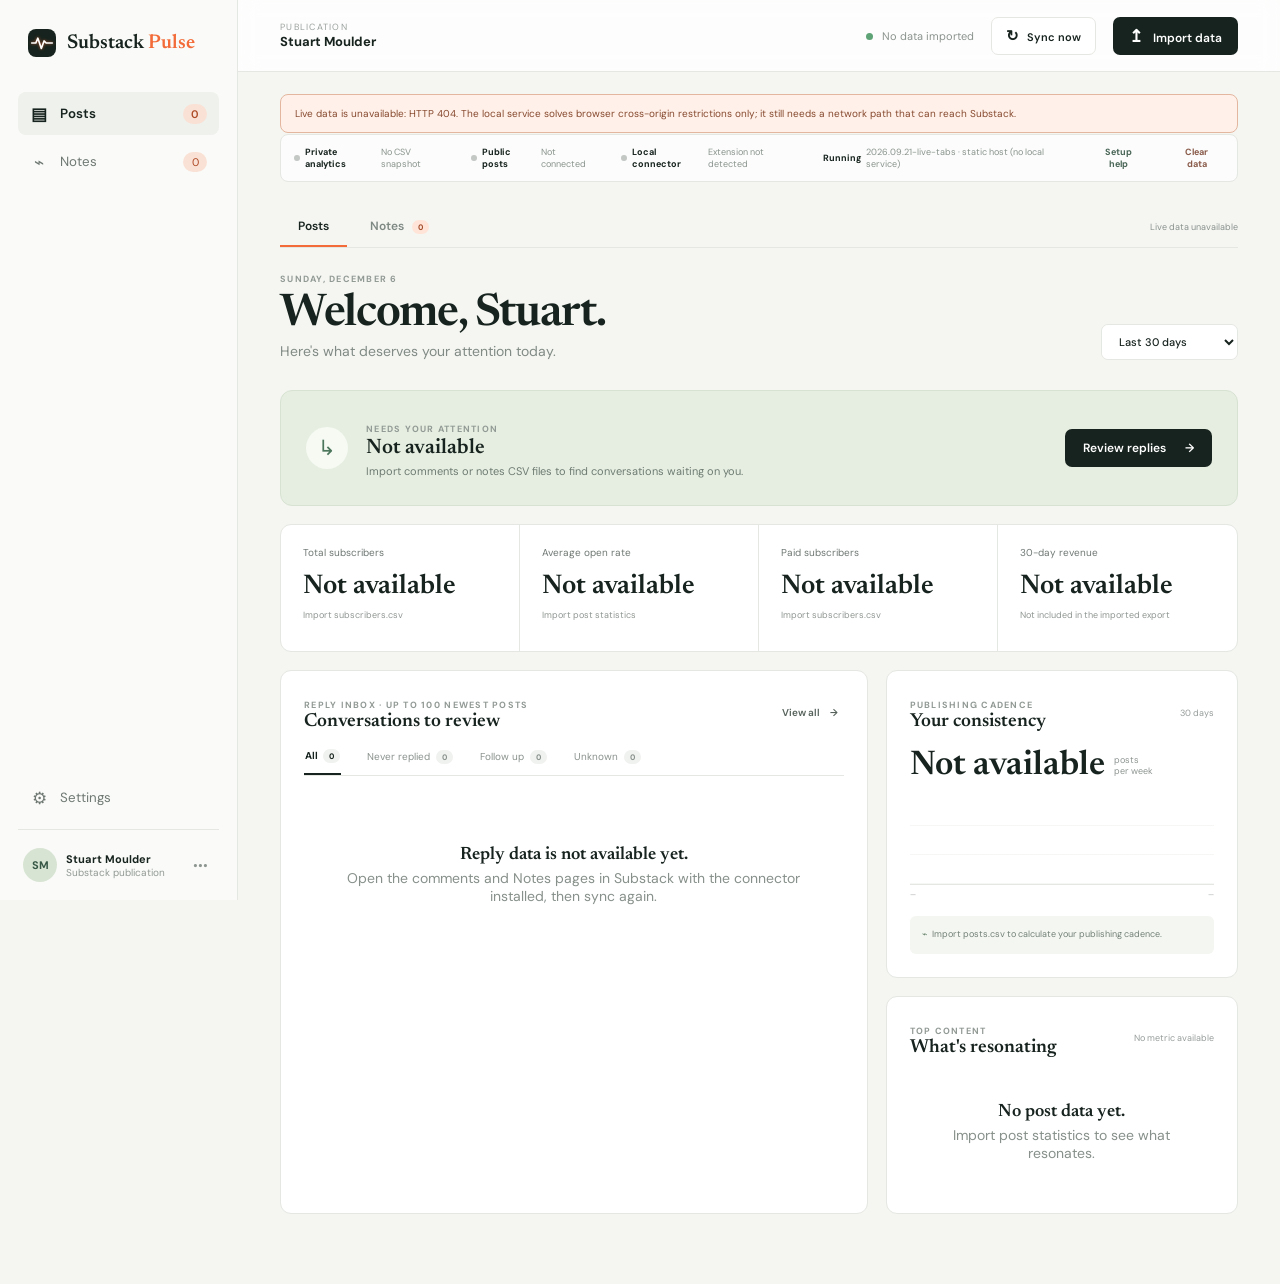
==== commit 542f3b3a: "Wire Posts and Notes to live refresh" ====
--- a/index.html
+++ b/index.html
@@ -19,10 +19,8 @@
         <span>Substack <b>Pulse</b></span>
       </a>
       <nav aria-label="Primary navigation">
-        <button class="nav-item active" data-section="overview"><span class="nav-icon">⌂</span>Overview</button>
-        <button class="nav-item" data-section="inbox"><span class="nav-icon">↳</span>Reply inbox<span class="nav-count" id="navCount">0</span></button>
-        <button class="nav-item" data-section="content"><span class="nav-icon">▤</span>Content</button>
-        <button class="nav-item" data-section="audience"><span class="nav-icon">♙</span>Audience</button>
+        <button class="nav-item active" data-view-nav="posts"><span class="nav-icon">▤</span>Posts<span class="nav-count" id="navCount">0</span></button>
+        <button class="nav-item" data-view-nav="notes"><span class="nav-icon">⌁</span>Notes<span class="nav-count" id="navNotesCount">0</span></button>
       </nav>
       <div class="sidebar-bottom">
         <button class="nav-item" id="settingsButton"><span class="nav-icon">⚙</span>Settings</button>
@@ -51,6 +49,7 @@
           <span><i class="source-dot muted"></i><b>Private analytics</b><em id="privateSource">No CSV snapshot</em></span>
           <span><i class="source-dot muted"></i><b>Public posts</b><em id="publicSource">Not connected</em></span>
           <span><i class="source-dot muted"></i><b>Local connector</b><em id="connectorSource">Extension not detected</em></span>
+          <span class="runtime-source"><b>Running</b><em id="runtimeSource">checking build…</em></span>
           <button id="connectorHelp" type="button">Setup help</button>
           <button id="clearDataButton" type="button">Clear data</button>
         </section>
